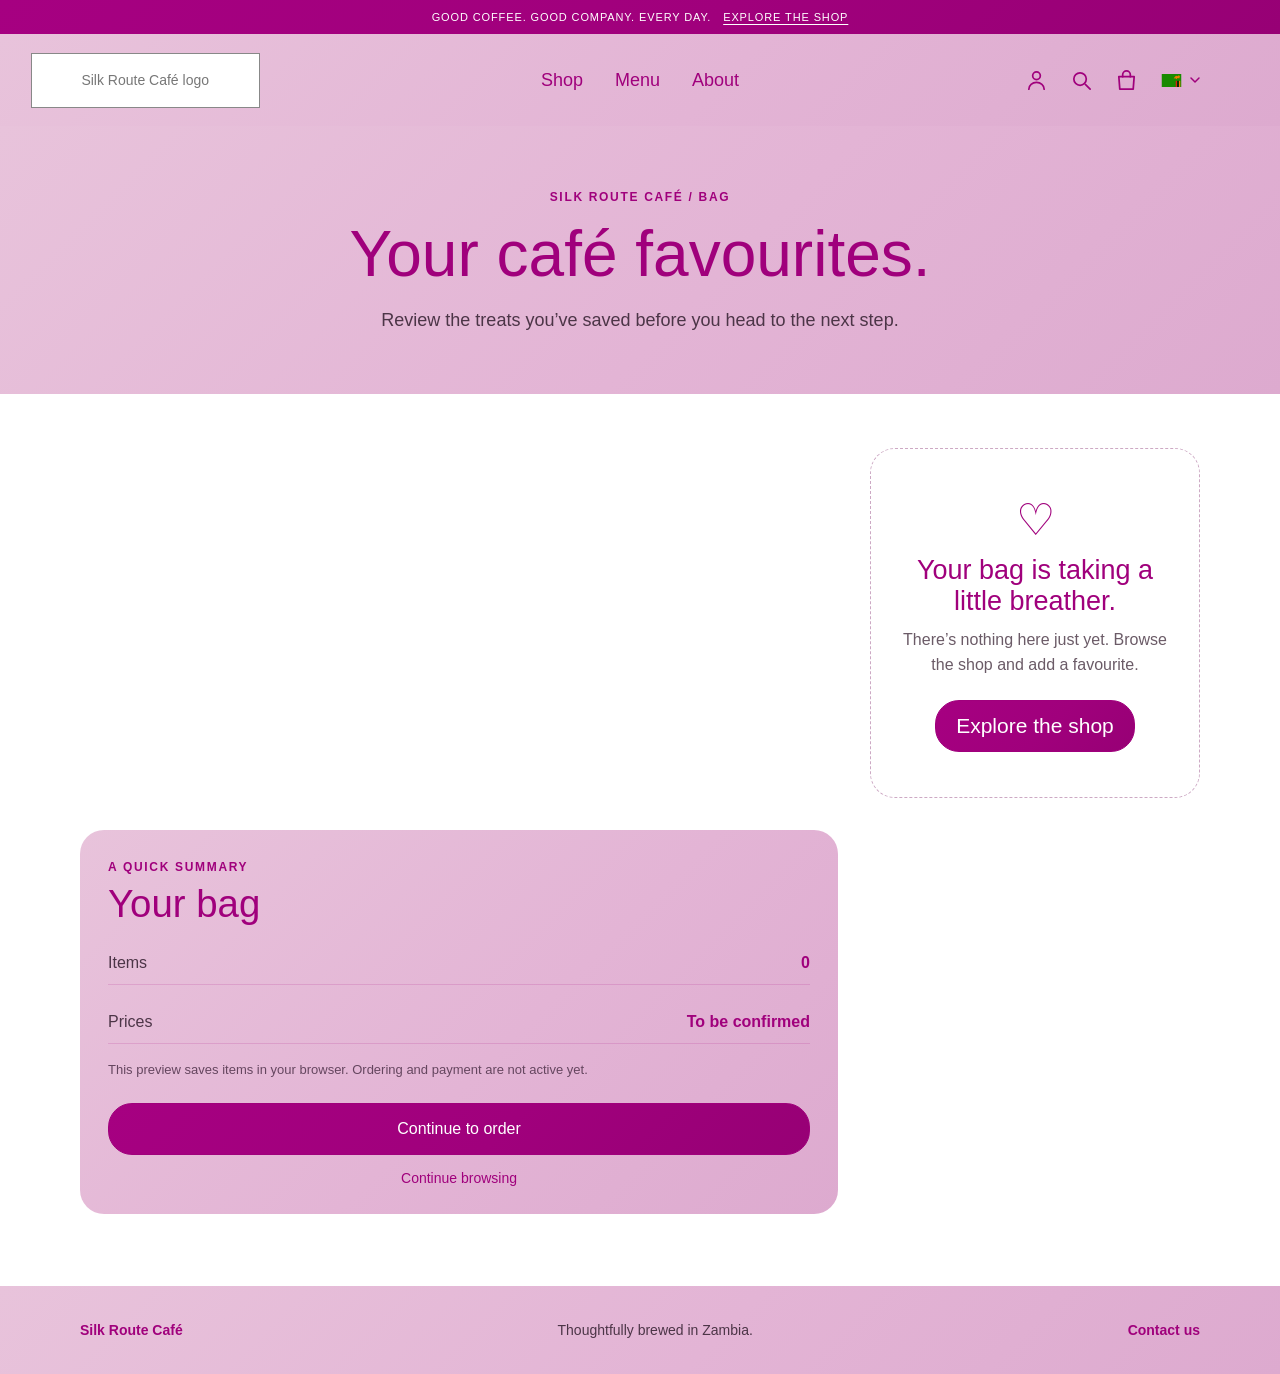
==== bag.html @ 4ea747fb "Add files via upload" ====
<!doctype html>
<html lang="en">
  <head>
    <meta charset="UTF-8" />
    <meta name="viewport" content="width=device-width, initial-scale=1.0" />
    <meta
      name="description"
      content="Review the items in your Silk Route Café bag."
    />
    <title>Your Bag | Silk Route Café</title>
    <link rel="stylesheet" href="styles.css" />
    <script src="script.js" defer></script>
  </head>
  <body>
    <div class="announcement-bar">
      <p>Good coffee. Good company. Every day.</p>
      <a href="shop.html">Explore the shop</a>
    </div>

    <header class="site-header">
      <a class="brand" href="index.html" aria-label="Silk Route Café home">
        Silk Route Café logo
      </a>
      <button
        class="menu-toggle"
        type="button"
        aria-label="Open navigation"
        aria-expanded="false"
        aria-controls="primary-navigation"
      >
        <span></span>
        <span></span>
        <span></span>
      </button>
      <nav class="primary-navigation" id="primary-navigation" aria-label="Main navigation">
        <a href="shop.html">Shop</a>
        <a href="index.html#menu">Menu</a>
        <a href="index.html#about">About</a>
      </nav>
      <div class="header-actions">
        <a class="icon-link" href="account.html" aria-label="Your account">
          <svg class="stroke-icon" viewBox="0 0 24 24" aria-hidden="true">
            <circle cx="12" cy="7" r="4"></circle>
            <path d="M4 21c0-4.1 3.6-7 8-7s8 2.9 8 7"></path>
          </svg>
        </a>
        <a class="icon-link" href="shop.html#products" aria-label="Browse menu">
          <svg class="stroke-icon" viewBox="0 0 24 24" aria-hidden="true">
            <circle cx="10.5" cy="10.5" r="6.5"></circle>
            <path d="m16 16 5 5"></path>
          </svg>
        </a>
        <a class="icon-link bag-link" href="bag.html" aria-label="Shopping bag" aria-current="page">
          <svg class="stroke-icon" viewBox="0 0 24 24" aria-hidden="true">
            <path d="M4 8h16l-1 13H5L4 8Z"></path>
            <path d="M8 8V6a4 4 0 0 1 8 0v2"></path>
          </svg>
          <span class="bag-count" data-bag-count hidden></span>
        </a>
        <span class="region-icon" role="img" aria-label="Zambia">
          <svg class="zambia-flag" viewBox="0 0 60 40" aria-hidden="true">
            <rect width="60" height="40" fill="#198a00"></rect>
            <path d="M39 10 44 5l4 2 5-3 3 3-2 7-5-2-4 4-3-3-5 1 1-3 4-1Z" fill="#ef7d00"></path>
            <rect x="43" y="21" width="4" height="19" fill="#de2010"></rect>
            <rect x="48" y="21" width="4" height="19" fill="#000"></rect>
            <rect x="53" y="21" width="4" height="19" fill="#ef7d00"></rect>
          </svg>
          <svg class="region-chevron" viewBox="0 0 12 12" aria-hidden="true">
            <path d="m2 4 4 4 4-4"></path>
          </svg>
        </span>
      </div>
    </header>

    <main>
      <section class="page-hero" aria-labelledby="bag-heading">
        <div class="page-hero-inner">
          <p class="page-eyebrow">Silk Route Café / Bag</p>
          <h1 id="bag-heading">Your café favourites.</h1>
          <p>Review the treats you’ve saved before you head to the next step.</p>
        </div>
      </section>

      <section class="page-shell bag-section" aria-label="Shopping bag">
        <div class="bag-items" data-bag-items></div>
        <div class="bag-empty" data-bag-empty hidden>
          <span class="empty-bag-mark" aria-hidden="true">♡</span>
          <h2>Your bag is taking a little breather.</h2>
          <p>There’s nothing here just yet. Browse the shop and add a favourite.</p>
          <a class="button button-primary" href="shop.html">Explore the shop</a>
        </div>
        <aside class="bag-summary">
          <p class="page-eyebrow">A quick summary</p>
          <h2>Your bag</h2>
          <p class="bag-total-line">
            <span>Items</span>
            <strong data-bag-total-items>0</strong>
          </p>
          <p class="bag-total-line">
            <span>Prices</span>
            <strong>To be confirmed</strong>
          </p>
          <p class="bag-note">
            This preview saves items in your browser. Ordering and payment are not active yet.
          </p>
          <a class="button button-primary" href="order.html">Continue to order</a>
          <a class="text-link" href="shop.html">Continue browsing</a>
        </aside>
      </section>
    </main>

    <footer class="page-footer">
      <a href="index.html">Silk Route Café</a>
      <span>Thoughtfully brewed in Zambia.</span>
      <a href="index.html#contact">Contact us</a>
    </footer>
  </body>
</html>
---- styles.css ----
:root {
  color-scheme: light;
  font-family: Arial, Helvetica, sans-serif;
  font-synthesis: none;
  text-rendering: optimizeLegibility;
  -webkit-font-smoothing: antialiased;
  -moz-osx-font-smoothing: grayscale;
  --pink: #e3b4d5;
  --magenta: #a0007c;
  --pink-gradient: linear-gradient(135deg, #e8c3db 0%, #e3b4d5 56%, #ddaacf 100%);
  --magenta-gradient: linear-gradient(135deg, #a60081 0%, #a0007c 56%, #970075 100%);
  --font-display: Georgia, "Times New Roman", serif;
  --page-gutter: 3.6%;
}

* {
  box-sizing: border-box;
}

html {
  min-width: 320px;
  scroll-behavior: smooth;
}

body {
  margin: 0;
  min-height: 100vh;
}

.announcement-bar {
  display: flex;
  min-height: 34px;
  align-items: center;
  justify-content: center;
  gap: 12px;
  padding: 6px 16px;
  background: var(--magenta-gradient);
  color: #fff;
  font-size: 11px;
  letter-spacing: 0.08em;
  text-align: center;
  text-transform: uppercase;
}

.announcement-bar p {
  margin: 0;
}

.announcement-bar a {
  color: inherit;
  text-decoration: underline;
  text-underline-offset: 3px;
  white-space: nowrap;
}

main > section[id],
#contact,
#location,
#privacy {
  scroll-margin-top: 92px;
}

.site-header {
  position: sticky;
  top: 0;
  z-index: 1;
  display: grid;
  grid-template-columns: minmax(0, 1fr) auto minmax(0, 1fr);
  align-items: center;
  min-height: 92px;
  padding: 16px 2.4%;
  background: var(--pink-gradient);
}

.brand {
  display: grid;
  width: 229px;
  min-height: 55px;
  justify-self: start;
  place-items: center;
  border: 1px solid #888;
  background: #fff;
  color: #777;
  font-size: 14px;
  text-decoration: none;
}

.primary-navigation {
  display: flex;
  align-items: center;
  gap: clamp(20px, 2.5vw, 36px);
  justify-self: center;
}

.primary-navigation a {
  color: var(--magenta);
  font-size: 18px;
  text-decoration: none;
  white-space: nowrap;
}

.primary-navigation a:hover,
.primary-navigation a:focus-visible {
  text-decoration: underline;
  text-underline-offset: 5px;
}

.header-actions {
  display: flex;
  align-items: center;
  gap: 20px;
  justify-self: end;
  padding-right: 9.5%;
}

.icon-link {
  display: grid;
  width: 25px;
  height: 32px;
  place-items: center;
  color: var(--magenta);
}

.icon-link svg {
  display: block;
  width: 23px;
  height: 23px;
  fill: currentColor;
}

.icon-link svg.stroke-icon {
  fill: none;
  stroke: currentColor;
  stroke-linecap: round;
  stroke-linejoin: round;
  stroke-width: 1.8;
}

.region-icon {
  display: inline-flex;
  align-items: center;
  gap: 5px;
  color: var(--magenta);
}

.region-icon .zambia-flag {
  display: block;
  width: 25px;
  height: 13px;
}

.region-icon .region-chevron {
  width: 12px;
  height: 12px;
  fill: none;
  stroke: currentColor;
  stroke-linecap: round;
  stroke-linejoin: round;
  stroke-width: 1.5;
}

.menu-toggle {
  display: none;
}

.hero {
  position: relative;
  display: grid;
  grid-template-columns: 1fr 1.1fr;
  align-items: center;
  gap: 3%;
  min-height: 562px;
  padding: 31px 2.6%;
  background: var(--magenta-gradient);
}

.hero h1 {
  margin: 0;
  color: #fff;
  font-size: clamp(36px, 4vw, 54px);
  font-weight: 400;
  line-height: 1.32;
}

.hero-image {
  width: 100%;
  aspect-ratio: 1.33;
  border-radius: 32px;
  background: #fff;
}

.scroll-cue {
  position: absolute;
  bottom: 17px;
  left: 25%;
  display: inline-flex;
  align-items: center;
  gap: 8px;
  padding: 7px 14px;
  transform: translateX(-50%);
  border: 1px solid rgb(255 255 255 / 55%);
  border-radius: 20px;
  color: #fff;
  font-size: 12px;
  letter-spacing: 0.04em;
  text-decoration: none;
  text-transform: uppercase;
  white-space: nowrap;
}

.scroll-cue svg {
  width: 15px;
  height: 15px;
  fill: none;
  stroke: currentColor;
  stroke-linecap: round;
  stroke-linejoin: round;
  stroke-width: 1.5;
}

.scroll-cue:hover,
.scroll-cue:focus-visible {
  background: #fff;
  color: var(--magenta);
}

.menu-intro {
  display: grid;
  grid-template-columns: repeat(2, minmax(0, 1fr));
  align-items: center;
  gap: 34px;
  width: min(1120px, calc(100% - 48px));
  margin: 0 auto;
  padding: 68px 0 42px;
  background: #fff;
}

.menu-intro-copy {
  display: flex;
  flex-direction: column;
  justify-content: center;
  min-height: 398px;
  padding: 46px clamp(28px, 5vw, 58px);
  border: 1px solid #eadde7;
  border-radius: 28px;
  background: var(--pink-gradient);
  box-shadow: 0 12px 32px rgb(68 26 57 / 7%);
}

.menu-intro-copy h2 {
  margin: 12px 0 18px;
  color: #381d32;
  font-family: var(--font-display);
  font-size: clamp(42px, 4.2vw, 58px);
  font-weight: 400;
  line-height: 1.08;
}

.menu-intro-copy p {
  width: 100%;
  max-width: 420px;
  margin: 0 0 24px;
  color: #5f4e5a;
  font-size: 17px;
  line-height: 1.7;
}

.menu-intro-copy .page-eyebrow {
  margin: 0;
  color: var(--magenta);
  font-size: 12px;
  font-weight: 700;
  letter-spacing: 0.14em;
  line-height: 1.5;
  text-transform: uppercase;
}

.menu-intro-link {
  align-self: flex-start;
  font-size: 16px;
}

.menu-intro-image {
  display: grid;
  width: 100%;
  min-height: 398px;
  place-items: center;
  overflow: hidden;
  border-radius: 28px;
  background:
    radial-gradient(ellipse at 50% 43%, rgb(255 255 255 / 76%) 0 13%, transparent 13.5%),
    radial-gradient(ellipse at 50% 54%, rgb(255 255 255 / 25%) 0 28%, transparent 28.5%),
    var(--magenta-gradient);
  color: #fff;
  font-size: 13px;
  letter-spacing: 0.04em;
  text-align: center;
}

.menu-products {
  padding: 28px 24px 72px;
  background: #fff;
}

.menu-section-heading {
  width: min(1120px, 100%);
  margin: 0 auto 28px;
}

.menu-section-heading h2 {
  margin: 6px 0 0;
  color: var(--magenta);
  font-family: var(--font-display);
  font-size: clamp(34px, 3.3vw, 46px);
  font-weight: 400;
  line-height: 1.15;
}

.menu-products-grid {
  display: grid;
  grid-template-columns: repeat(3, minmax(0, 1fr));
  gap: 26px;
  width: min(1120px, 100%);
  margin: 0 auto;
}

.menu-product .shop-product-art {
  min-height: 220px;
}

.menu-product .shop-card-copy h3 {
  color: #381d32;
  font-family: var(--font-display);
  font-size: 25px;
  font-weight: 400;
  line-height: 1.2;
}

.menu-product .button {
  font-size: 16px;
}

.menu-browse-link {
  display: block;
  width: fit-content;
  margin: 32px auto 0;
  color: var(--magenta);
  font-size: 15px;
  font-weight: 700;
  text-align: center;
  text-decoration: none;
  text-underline-offset: 4px;
}

.menu-browse-link:hover,
.menu-browse-link:focus-visible {
  text-decoration: underline;
}

.order-section {
  display: grid;
  min-height: 562px;
  padding: 62px 10.1%;
  place-items: center;
  background: #fff;
}

.order-panel {
  position: relative;
  width: 100%;
  min-height: 414px;
  border-radius: 44px;
  background: var(--magenta-gradient);
}

.button {
  display: inline-flex;
  min-width: 153px;
  min-height: 52px;
  align-items: center;
  justify-content: center;
  padding: 10px 20px;
  border: 1px solid #aaa;
  border-radius: 24px;
  font-size: 21px;
  line-height: 1.2;
  text-align: center;
  text-decoration: none;
  white-space: nowrap;
}

.button-light {
  position: absolute;
  right: 38px;
  bottom: 25px;
  border-color: #ddd;
  background: #fff;
  color: var(--magenta);
}

.button:hover,
.button:focus-visible {
  box-shadow: 0 0 0 3px rgb(160 0 124 / 18%);
}

.about-section {
  display: grid;
  grid-template-columns: 1fr 1fr;
  align-items: center;
  gap: 6%;
  min-height: 562px;
  padding: 56px 2.4% 50px;
  background: #fff;
}

.about-image {
  width: 100%;
  aspect-ratio: 1.32;
  border-radius: 42px;
  background: var(--magenta-gradient);
}

.about-copy {
  display: flex;
  flex-direction: column;
  align-items: center;
}

.about-copy p {
  max-width: 620px;
  margin: 0;
  color: var(--magenta);
  font-size: clamp(26px, 2.65vw, 36px);
  line-height: 1.35;
  text-align: center;
}

.about-actions {
  display: flex;
  flex-wrap: wrap;
  justify-content: center;
  gap: 22px;
  margin-top: 66px;
}

.button-outline {
  background: #fff;
  color: var(--magenta);
}

.button-primary {
  min-width: 192px;
  border-color: var(--magenta);
  background: var(--magenta-gradient);
  color: #fff;
}

.news-section {
  padding: 72px 24px 84px;
  background: linear-gradient(180deg, #fff 0%, #fbf5f9 100%);
}

.news-section-header {
  width: min(1120px, 100%);
  margin: 0 auto 30px;
}

.news-section-header h2 {
  margin: 7px 0 10px;
  color: var(--magenta);
  font-family: var(--font-display);
  font-size: clamp(40px, 4vw, 54px);
  font-weight: 400;
  line-height: 1.25;
}

.news-intro {
  max-width: 580px;
  margin: 0;
  color: #6b5b67;
  font-size: 16px;
  line-height: 1.65;
}

.news-cards {
  display: grid;
  grid-template-columns: 1.15fr 0.85fr;
  gap: 26px;
  width: min(1120px, 100%);
  margin: 0 auto;
}

.news-card {
  display: flex;
  min-width: 0;
  flex-direction: column;
  overflow: hidden;
  border: 1px solid #eadde7;
  border-radius: 28px;
  background: #fff;
  box-shadow: 0 12px 32px rgb(68 26 57 / 7%);
}

.news-card-image {
  display: grid;
  width: 100%;
  min-height: 230px;
  aspect-ratio: 1.7;
  place-items: center;
  background:
    radial-gradient(ellipse at 50% 43%, rgb(255 255 255 / 76%) 0 13%, transparent 13.5%),
    radial-gradient(ellipse at 50% 54%, rgb(255 255 255 / 25%) 0 28%, transparent 28.5%),
    var(--pink-gradient);
  color: #805274;
  font-size: 13px;
  letter-spacing: 0.04em;
  text-align: center;
}

.news-card-note .news-card-image {
  background:
    radial-gradient(ellipse at 50% 43%, rgb(255 255 255 / 76%) 0 13%, transparent 13.5%),
    radial-gradient(ellipse at 50% 54%, rgb(255 255 255 / 25%) 0 28%, transparent 28.5%),
    var(--magenta-gradient);
  color: #fff;
}

.news-card-copy {
  display: flex;
  flex: 1;
  flex-direction: column;
  align-items: flex-start;
  padding: 25px 28px 28px;
}

.news-card-label {
  margin: 0;
  color: var(--magenta);
  font-size: 11px;
  font-weight: 700;
  letter-spacing: 0.14em;
  line-height: 1.5;
  text-transform: uppercase;
}

.news-card-copy h3 {
  margin: 8px 0 10px;
  color: #381d32;
  font-family: var(--font-display);
  font-size: clamp(25px, 2.7vw, 34px);
  font-weight: 400;
  line-height: 1.15;
}

.news-card-copy > p:not(.news-card-label) {
  margin: 0 0 20px;
  color: #6b5b67;
  font-size: 15px;
  line-height: 1.6;
}

.news-card-link {
  display: inline-flex;
  align-items: center;
  gap: 8px;
  margin-top: auto;
  color: var(--magenta);
  font-size: 14px;
  font-weight: 700;
  text-decoration: none;
  text-underline-offset: 4px;
}

.news-card-link:hover,
.news-card-link:focus-visible {
  text-decoration: underline;
}

.news-card-link span {
  font-size: 19px;
  line-height: 1;
}

.news-card-copy {
  min-height: 212px;
}

.news-card-note .news-card-copy {
  background: var(--pink-gradient);
}

.footer-navigation {
  display: grid;
  grid-template-columns: repeat(2, minmax(0, 300px));
  gap: clamp(40px, 6vw, 72px);
  min-height: 0;
  padding: 64px max(24px, calc((100% - 1120px) / 2)) 58px;
  background: linear-gradient(180deg, #fff 0%, #fbf5f9 100%);
}

.footer-column {
  display: flex;
  flex-direction: column;
  align-items: flex-start;
  gap: 4px;
}

.footer-column + .footer-column {
  padding-left: 32px;
  border-left: 1px solid rgb(160 0 124 / 16%);
}

.footer-column h2 {
  margin: 0 0 14px;
  color: var(--magenta);
  font-family: var(--font-display);
  font-size: 26px;
  font-weight: 400;
}

.footer-column a {
  color: var(--magenta);
  font-size: 16px;
  line-height: 1.65;
  text-decoration: none;
}

.footer-column a:hover,
.footer-column a:focus-visible,
.footer-legal a:hover,
.footer-legal a:focus-visible {
  text-decoration: underline;
  text-underline-offset: 4px;
}

.location-anchor {
  scroll-margin-top: 24px;
}

.footer-bottom {
  display: flex;
  min-height: 298px;
  align-items: flex-start;
  justify-content: space-between;
  padding: 116px 6.8% 50px 10%;
  background: var(--pink-gradient);
}

.footer-legal {
  display: flex;
  flex-direction: column;
  align-items: flex-start;
  color: #171117;
  font-size: 18px;
  line-height: 1.6;
}

.footer-legal a {
  color: inherit;
  text-decoration: none;
}

.social-icons {
  display: flex;
  align-items: center;
  gap: 22px;
  margin-top: 20px;
}

.social-icon {
  display: grid;
  width: 49px;
  height: 49px;
  place-items: center;
  border-radius: 50%;
  background: #080608;
  color: var(--pink);
  font-size: 39px;
  font-weight: 700;
  line-height: 1;
}

.social-icon svg {
  width: 35px;
  height: 35px;
  fill: none;
  stroke: var(--pink);
  stroke-width: 2;
}

.social-icon .instagram-dot {
  fill: var(--pink);
  stroke: none;
}

.social-icon.facebook {
  align-items: end;
  font-family: Arial, Helvetica, sans-serif;
  font-size: 42px;
  line-height: 0.95;
}

.social-icon.youtube {
  width: 64px;
  border-radius: 16px;
}

.social-icon.youtube svg {
  width: 33px;
  fill: var(--pink);
  stroke: none;
}

.social-icon.tiktok {
  font-size: 0;
}

.social-icon.tiktok svg {
  fill: var(--pink);
  stroke: none;
}

.footer-brand {
  display: grid;
  width: 128px;
  min-height: 107px;
  place-items: center;
  border: 1px solid #aaa;
  background: #fff;
  color: #222;
  font-size: 18px;
  line-height: 1.4;
  text-align: center;
}

@media (max-width: 700px) {
  :root {
    --page-gutter: 16px;
  }

  .site-header {
    min-height: 80px;
    grid-template-columns: 1fr auto;
    padding: 0 var(--page-gutter);
  }

  main > section[id],
  #contact,
  #location,
  #privacy {
    scroll-margin-top: 80px;
  }

  .brand {
    width: 138px;
    min-height: 76px;
    font-size: 12px;
  }

  .menu-toggle {
    display: flex;
    flex-direction: column;
    justify-content: space-between;
    width: 34px;
    height: 27px;
    padding: 0;
    border: 0;
    background: transparent;
    cursor: pointer;
  }

  .menu-toggle span {
    display: block;
    width: 32px;
    height: 4px;
    background: var(--magenta);
    transition: transform 160ms ease, opacity 160ms ease;
  }

  .menu-toggle[aria-expanded="true"] span:first-child {
    transform: translateY(11px) rotate(45deg);
  }

  .menu-toggle[aria-expanded="true"] span:nth-child(2) {
    opacity: 0;
  }

  .menu-toggle[aria-expanded="true"] span:last-child {
    transform: translateY(-12px) rotate(-45deg);
  }

  .primary-navigation {
    position: absolute;
    top: 100%;
    right: 0;
    left: 0;
    display: none;
    flex-direction: column;
    align-items: stretch;
    gap: 0;
    margin: 0;
    justify-self: auto;
    padding: 8px var(--page-gutter) 16px;
    background: var(--pink);
  }

  .primary-navigation.is-open {
    display: flex;
  }

  .primary-navigation a {
    padding: 12px 0;
    font-size: 17px;
  }

  .header-actions {
    display: none;
    position: absolute;
    top: calc(100% + 158px);
    right: 0;
    left: 0;
    justify-content: center;
    gap: 22px;
    padding: 14px var(--page-gutter) 18px;
    background: var(--pink);
  }

  .primary-navigation.is-open ~ .header-actions {
    display: flex;
  }

  .hero {
    grid-template-columns: 1fr;
    align-content: start;
    justify-items: center;
    gap: 0;
    min-height: 706px;
    padding: 130px var(--page-gutter) 64px;
  }

  .scroll-cue {
    left: 50%;
  }

  .hero h1 {
    max-width: 390px;
    margin-bottom: 66px;
    font-size: clamp(29px, 7.5vw, 34px);
    line-height: 1.3;
    text-align: center;
  }

  .desktop-break {
    display: none;
  }

  .hero-image {
    width: min(100%, 334px);
    aspect-ratio: 1.2;
    border-radius: 42px;
  }

  .menu-intro {
    grid-template-columns: 1fr;
    gap: 18px;
    width: calc(100% - 32px);
    padding: 40px 0 28px;
  }

  .menu-intro-copy {
    min-height: 0;
    padding: 32px 24px;
    border-radius: 24px;
  }

  .menu-intro-copy h2 {
    margin: 10px 0 14px;
    font-size: 42px;
  }

  .menu-intro-copy p {
    margin-bottom: 20px;
    font-size: 16px;
  }

  .menu-intro-image {
    min-height: 250px;
    border-radius: 24px;
  }

  .menu-products {
    padding: 20px var(--page-gutter) 50px;
  }

  .menu-section-heading {
    margin-bottom: 20px;
  }

  .menu-products-grid {
    grid-template-columns: repeat(2, minmax(0, 1fr));
    gap: 16px;
  }

  .menu-product .shop-product-art {
    min-height: 125px;
    aspect-ratio: 1.15;
  }

  .menu-product .shop-card-copy {
    padding: 15px 13px 16px;
  }

  .menu-product .shop-card-copy h3 {
    font-size: 20px;
  }

  .menu-product .shop-card-copy > p:not(.product-category) {
    font-size: 13px;
    line-height: 1.45;
  }

  .menu-product .button {
    min-width: 0;
    padding: 9px 10px;
    font-size: 13px;
  }

  .menu-browse-link {
    margin-top: 24px;
  }

  .menu-intro-link {
    min-width: 0;
  }

  .order-section {
    min-height: 0;
    padding: 48px var(--page-gutter);
  }

  .order-panel {
    min-height: 280px;
    border-radius: 34px;
  }

  .button-light {
    right: 18px;
    bottom: 18px;
  }

  .about-section {
    grid-template-columns: 1fr;
    gap: 32px;
    min-height: 0;
    padding: 44px var(--page-gutter) 54px;
  }

  .about-image {
    width: min(100%, 520px);
    justify-self: center;
    border-radius: 34px;
  }

  .about-copy p {
    font-size: clamp(24px, 6vw, 32px);
  }

  .about-actions {
    gap: 12px;
    margin-top: 30px;
  }

  .button {
    min-width: 140px;
    min-height: 48px;
    font-size: 18px;
  }

  .button-primary {
    min-width: 160px;
  }

  .news-section {
    padding: 48px var(--page-gutter) 56px;
  }

  .news-section-header {
    margin-bottom: 22px;
  }

  .news-cards {
    grid-template-columns: 1fr;
    gap: 18px;
    width: min(100%, 480px);
  }

  .news-card {
    border-radius: 24px;
  }

  .news-card-image {
    min-height: 190px;
    aspect-ratio: 1.55;
  }

  .news-card-copy {
    min-height: 0;
    padding: 22px;
  }

  .news-card-copy h3 {
    font-size: 28px;
  }

  .footer-navigation {
    grid-template-columns: repeat(2, minmax(0, 1fr));
    gap: 28px 16px;
    min-height: 0;
    padding: 42px var(--page-gutter);
  }

  .footer-column {
    min-width: 0;
  }

  .footer-column + .footer-column {
    padding-left: 16px;
  }

  .footer-column h2 {
    margin-bottom: 12px;
    font-size: 22px;
  }

  .footer-column a {
    font-size: 15px;
  }

  .footer-bottom {
    min-height: 0;
    gap: 40px;
    padding: 42px var(--page-gutter);
  }

  .footer-legal {
    font-size: 16px;
  }

  .social-icons {
    flex-wrap: wrap;
    gap: 12px;
    margin-top: 16px;
  }

  .social-icon {
    width: 42px;
    height: 42px;
    font-size: 34px;
  }

  .social-icon.youtube {
    width: 54px;
  }

  .footer-brand {
    width: 105px;
    min-height: 94px;
    font-size: 15px;
  }
}

@media (max-width: 420px) {
  .footer-bottom {
    flex-direction: column-reverse;
  }
}

.visually-hidden {
  position: absolute;
  width: 1px;
  height: 1px;
  overflow: hidden;
  clip: rect(0, 0, 0, 0);
  white-space: nowrap;
  clip-path: inset(50%);
}

@media (min-width: 701px) and (max-width: 900px) {
  .site-header {
    grid-template-columns: 1fr auto;
  }

  .menu-toggle {
    display: flex;
    flex-direction: column;
    justify-content: space-between;
    width: 34px;
    height: 27px;
    padding: 0;
    border: 0;
    background: transparent;
    cursor: pointer;
  }

  .menu-toggle span {
    display: block;
    width: 32px;
    height: 4px;
    background: var(--magenta);
    transition: transform 160ms ease, opacity 160ms ease;
  }

  .menu-toggle[aria-expanded="true"] span:first-child {
    transform: translateY(11px) rotate(45deg);
  }

  .menu-toggle[aria-expanded="true"] span:nth-child(2) {
    opacity: 0;
  }

  .menu-toggle[aria-expanded="true"] span:last-child {
    transform: translateY(-12px) rotate(-45deg);
  }

  .primary-navigation {
    position: absolute;
    top: 100%;
    right: 0;
    left: 0;
    display: none;
    flex-direction: column;
    align-items: stretch;
    gap: 0;
    justify-self: auto;
    margin: 0;
    padding: 8px 24px 16px;
    background: var(--pink);
  }

  .primary-navigation.is-open {
    display: flex;
  }

  .primary-navigation a {
    padding: 12px 0;
    font-size: 17px;
  }

  .header-actions {
    display: none;
    position: absolute;
    top: calc(100% + 158px);
    right: 0;
    left: 0;
    justify-content: center;
    gap: 22px;
    padding: 14px 24px 18px;
    background: var(--pink);
  }

  .primary-navigation.is-open ~ .header-actions {
    display: flex;
  }
}

@media (prefers-reduced-motion: reduce) {
  html {
    scroll-behavior: auto;
  }

  *,
  *::before,
  *::after {
    transition-duration: 0.01ms !important;
  }
}

.icon-link {
  position: relative;
}

.bag-count:not([hidden]) {
  position: absolute;
  top: -3px;
  right: -6px;
  display: grid;
  min-width: 17px;
  height: 17px;
  place-items: center;
  padding: 0 4px;
  border-radius: 12px;
  background: var(--magenta);
  color: #fff;
  font-size: 10px;
  line-height: 1;
}

.page-hero {
  padding: 62px 24px 58px;
  background: var(--pink-gradient);
  text-align: center;
}

.page-hero-inner {
  max-width: 800px;
  margin: 0 auto;
}

.page-eyebrow,
.product-category {
  margin: 0;
  color: var(--magenta);
  font-size: 12px;
  font-weight: 700;
  letter-spacing: 0.14em;
  line-height: 1.5;
  text-transform: uppercase;
}

.page-hero h1 {
  margin: 14px 0 16px;
  color: var(--magenta);
  font-size: clamp(38px, 5vw, 64px);
  font-weight: 400;
  line-height: 1.08;
}

.page-hero-inner > p:not(.page-eyebrow):not(.sample-note) {
  max-width: 620px;
  margin: 0 auto;
  color: #4c3547;
  font-size: 18px;
  line-height: 1.7;
}

.sample-note {
  margin: 20px 0 0;
  color: #65465f;
  font-size: 13px;
  font-style: italic;
}

.page-shell {
  width: min(1120px, calc(100% - 48px));
  margin: 0 auto;
  padding: 54px 0 72px;
}

.shop-heading-row {
  display: flex;
  align-items: end;
  justify-content: space-between;
  gap: 24px;
  margin-bottom: 28px;
}

.shop-heading-row h2,
.bag-summary h2 {
  margin: 6px 0 0;
  color: var(--magenta);
  font-size: clamp(30px, 3vw, 42px);
  font-weight: 400;
}

.shop-search {
  display: flex;
  width: min(100%, 300px);
  min-height: 46px;
  align-items: center;
  gap: 10px;
  padding: 0 14px;
  border: 1px solid #d5bdcf;
  border-radius: 24px;
  background: #fff;
}

.shop-search svg {
  width: 20px;
  height: 20px;
  flex: 0 0 auto;
  fill: none;
  stroke: var(--magenta);
  stroke-linecap: round;
  stroke-width: 1.7;
}

.shop-search input {
  width: 100%;
  border: 0;
  outline: 0;
  background: transparent;
  color: #33252f;
  font: inherit;
}

.shop-search:focus-within {
  border-color: var(--magenta);
  box-shadow: 0 0 0 3px rgb(160 0 124 / 12%);
}

.shop-grid {
  display: grid;
  grid-template-columns: repeat(3, minmax(0, 1fr));
  gap: 26px;
}

.shop-card {
  display: flex;
  min-width: 0;
  flex-direction: column;
  overflow: hidden;
  border: 1px solid #eadde7;
  border-radius: 24px;
  background: #fff;
  box-shadow: 0 12px 32px rgb(68 26 57 / 7%);
  transition: transform 180ms ease, box-shadow 180ms ease;
}

.shop-card:hover {
  transform: translateY(-4px);
  box-shadow: 0 18px 38px rgb(68 26 57 / 12%);
}

.shop-product-art {
  display: grid;
  min-height: 220px;
  aspect-ratio: 1.35;
  place-items: center;
  background:
    radial-gradient(ellipse at 50% 43%, rgb(255 255 255 / 75%) 0 13%, transparent 13.5%),
    var(--pink-gradient);
  color: #805274;
  font-size: 13px;
  letter-spacing: 0.04em;
}

.shop-card-copy {
  display: flex;
  flex: 1;
  flex-direction: column;
  align-items: flex-start;
  padding: 21px 22px 23px;
}

.shop-card-copy h3 {
  margin: 7px 0;
  color: #381d32;
  font-size: 22px;
  font-weight: 500;
}

.shop-card-copy > p:not(.product-category) {
  margin: 0 0 20px;
  color: #6b5b67;
  font-size: 15px;
  line-height: 1.55;
}

.shop-card-copy .button {
  width: 100%;
  margin-top: auto;
}

.cart-feedback {
  min-height: 24px;
  margin: -12px 0 12px;
  color: var(--magenta);
  font-size: 14px;
}

.shop-bottom-promo {
  display: flex;
  min-height: 170px;
  align-items: center;
  justify-content: center;
  gap: 28px;
  padding: 32px 24px;
  background: var(--magenta-gradient);
}

.shop-bottom-promo p {
  margin: 0;
  color: #fff;
  font-size: clamp(22px, 3vw, 32px);
}

.shop-bottom-promo .button-light {
  position: static;
  flex: 0 0 auto;
}

.page-footer {
  display: flex;
  min-height: 88px;
  align-items: center;
  justify-content: space-between;
  gap: 20px;
  padding: 22px max(24px, calc((100% - 1120px) / 2));
  background: var(--pink-gradient);
  color: #4c3547;
  font-size: 14px;
}

.page-footer a {
  color: var(--magenta);
  font-weight: 700;
  text-decoration: none;
}

.page-footer a:hover,
.page-footer a:focus-visible,
.text-link:hover,
.text-link:focus-visible {
  text-decoration: underline;
  text-underline-offset: 4px;
}

.order-preview {
  display: grid;
  grid-template-columns: minmax(0, 1fr) minmax(0, 0.9fr);
  align-items: center;
  gap: 42px;
}

.preview-card,
.account-card {
  padding: clamp(28px, 5vw, 58px);
  border: 1px solid #eadde7;
  border-radius: 30px;
  background: #fff;
  box-shadow: 0 16px 42px rgb(68 26 57 / 8%);
}

.preview-card h2,
.account-card h2 {
  margin: 10px 0 14px;
  color: var(--magenta);
  font-size: clamp(30px, 3vw, 42px);
  font-weight: 400;
  line-height: 1.15;
}

.preview-card > p:not(.page-eyebrow),
.account-card > p:not(.page-eyebrow) {
  color: #5f4e5a;
  font-size: 16px;
  line-height: 1.7;
}

.page-actions {
  display: flex;
  flex-wrap: wrap;
  gap: 12px;
  margin-top: 26px;
}

.page-actions .button {
  font-size: 16px;
}

.order-steps {
  display: grid;
  gap: 16px;
}

.order-steps article,
.account-benefits article {
  padding: 23px 25px;
  border: 1px solid #eadde7;
  border-radius: 20px;
  background: linear-gradient(135deg, #fff 0%, #fbf5f9 100%);
}

.order-steps article > span {
  color: var(--magenta);
  font-size: 13px;
  font-weight: 700;
  letter-spacing: 0.12em;
}

.order-steps h3,
.account-benefits h3 {
  margin: 8px 0 5px;
  color: #381d32;
  font-size: 18px;
}

.order-steps p,
.account-benefits p {
  margin: 0;
  color: #6b5b67;
  font-size: 14px;
  line-height: 1.5;
}

.account-section {
  display: grid;
  grid-template-columns: minmax(0, 1fr) minmax(0, 0.9fr);
  align-items: center;
  gap: 42px;
}

.account-mark {
  display: grid;
  width: 54px;
  height: 54px;
  place-items: center;
  margin-bottom: 24px;
  border-radius: 50%;
  background: var(--pink-gradient);
  color: var(--magenta);
}

.account-mark svg {
  width: 28px;
  height: 28px;
  fill: none;
  stroke: currentColor;
  stroke-linecap: round;
  stroke-width: 1.7;
}

.account-card .button {
  margin-top: 12px;
  font-size: 16px;
}

.account-benefits {
  display: grid;
  gap: 14px;
}

.bag-section {
  display: grid;
  grid-template-columns: minmax(0, 1fr) 330px;
  align-items: start;
  gap: 32px;
}

.bag-items {
  display: grid;
  gap: 14px;
}

.bag-line {
  display: grid;
  grid-template-columns: minmax(0, 1fr) auto;
  align-items: center;
  gap: 20px;
  padding: 23px 25px;
  border: 1px solid #eadde7;
  border-radius: 20px;
  background: #fff;
}

.bag-line h3 {
  margin: 0 0 5px;
  color: #381d32;
  font-size: 19px;
}

.bag-line p {
  margin: 0;
  color: #6b5b67;
  font-size: 14px;
}

.bag-line-controls {
  display: flex;
  align-items: center;
  gap: 10px;
}

.quantity-button,
.remove-item {
  min-width: 34px;
  min-height: 34px;
  border: 1px solid #d8c0d2;
  border-radius: 50%;
  background: #fff;
  color: var(--magenta);
  cursor: pointer;
  font: inherit;
}

.quantity-button:hover,
.remove-item:hover {
  background: #f7ebf3;
}

.remove-item {
  width: auto;
  padding: 0 12px;
  border-radius: 18px;
  font-size: 13px;
}

.bag-empty {
  padding: 45px 28px;
  border: 1px dashed #cda9c4;
  border-radius: 25px;
  background: #fff;
  text-align: center;
}

.bag-empty[hidden] {
  display: none;
}

.empty-bag-mark {
  color: var(--magenta);
  font-size: 44px;
}

.bag-empty h2 {
  margin: 10px 0;
  color: var(--magenta);
  font-size: 27px;
  font-weight: 400;
}

.bag-empty p {
  margin: 0 auto 22px;
  color: #6b5b67;
  line-height: 1.6;
}

.bag-summary {
  padding: 28px;
  border-radius: 24px;
  background: var(--pink-gradient);
}

.bag-total-line {
  display: flex;
  justify-content: space-between;
  gap: 16px;
  padding: 12px 0;
  border-bottom: 1px solid rgb(160 0 124 / 15%);
  color: #4c3547;
}

.bag-total-line strong {
  color: var(--magenta);
  text-align: right;
}

.bag-note {
  color: #65465f;
  font-size: 13px;
  line-height: 1.55;
}

.bag-summary .button {
  width: 100%;
  margin: 10px 0 15px;
  font-size: 16px;
}

.text-link {
  display: block;
  color: var(--magenta);
  font-size: 14px;
  text-align: center;
  text-decoration: none;
}

.bag-summary .bag-empty[hidden] {
  display: none;
}

[data-product-card][hidden] {
  display: none;
}

@media (max-width: 700px) {
  .page-hero {
    padding: 46px 20px 42px;
  }

  .page-hero-inner > p:not(.page-eyebrow):not(.sample-note) {
    font-size: 16px;
  }

  .page-shell {
    width: calc(100% - 32px);
    padding: 38px 0 50px;
  }

  .shop-heading-row {
    align-items: stretch;
    flex-direction: column;
    gap: 18px;
  }

  .shop-search {
    width: 100%;
  }

  .shop-grid {
    grid-template-columns: 1fr;
    gap: 18px;
  }

  .shop-product-art {
    min-height: 190px;
  }

  .shop-bottom-promo {
    flex-direction: column;
    gap: 18px;
    text-align: center;
  }

  .page-footer {
    flex-wrap: wrap;
    justify-content: center;
    gap: 12px 24px;
    padding: 24px 16px;
    text-align: center;
  }

  .order-preview,
  .account-section,
  .bag-section {
    grid-template-columns: 1fr;
    gap: 22px;
  }

  .preview-card,
  .account-card {
    padding: 28px 22px;
  }

  .bag-summary {
    order: -1;
  }

  .bag-line {
    grid-template-columns: 1fr;
    gap: 14px;
    padding: 20px;
  }

  .bag-line-controls {
    justify-content: flex-start;
    flex-wrap: wrap;
  }
}
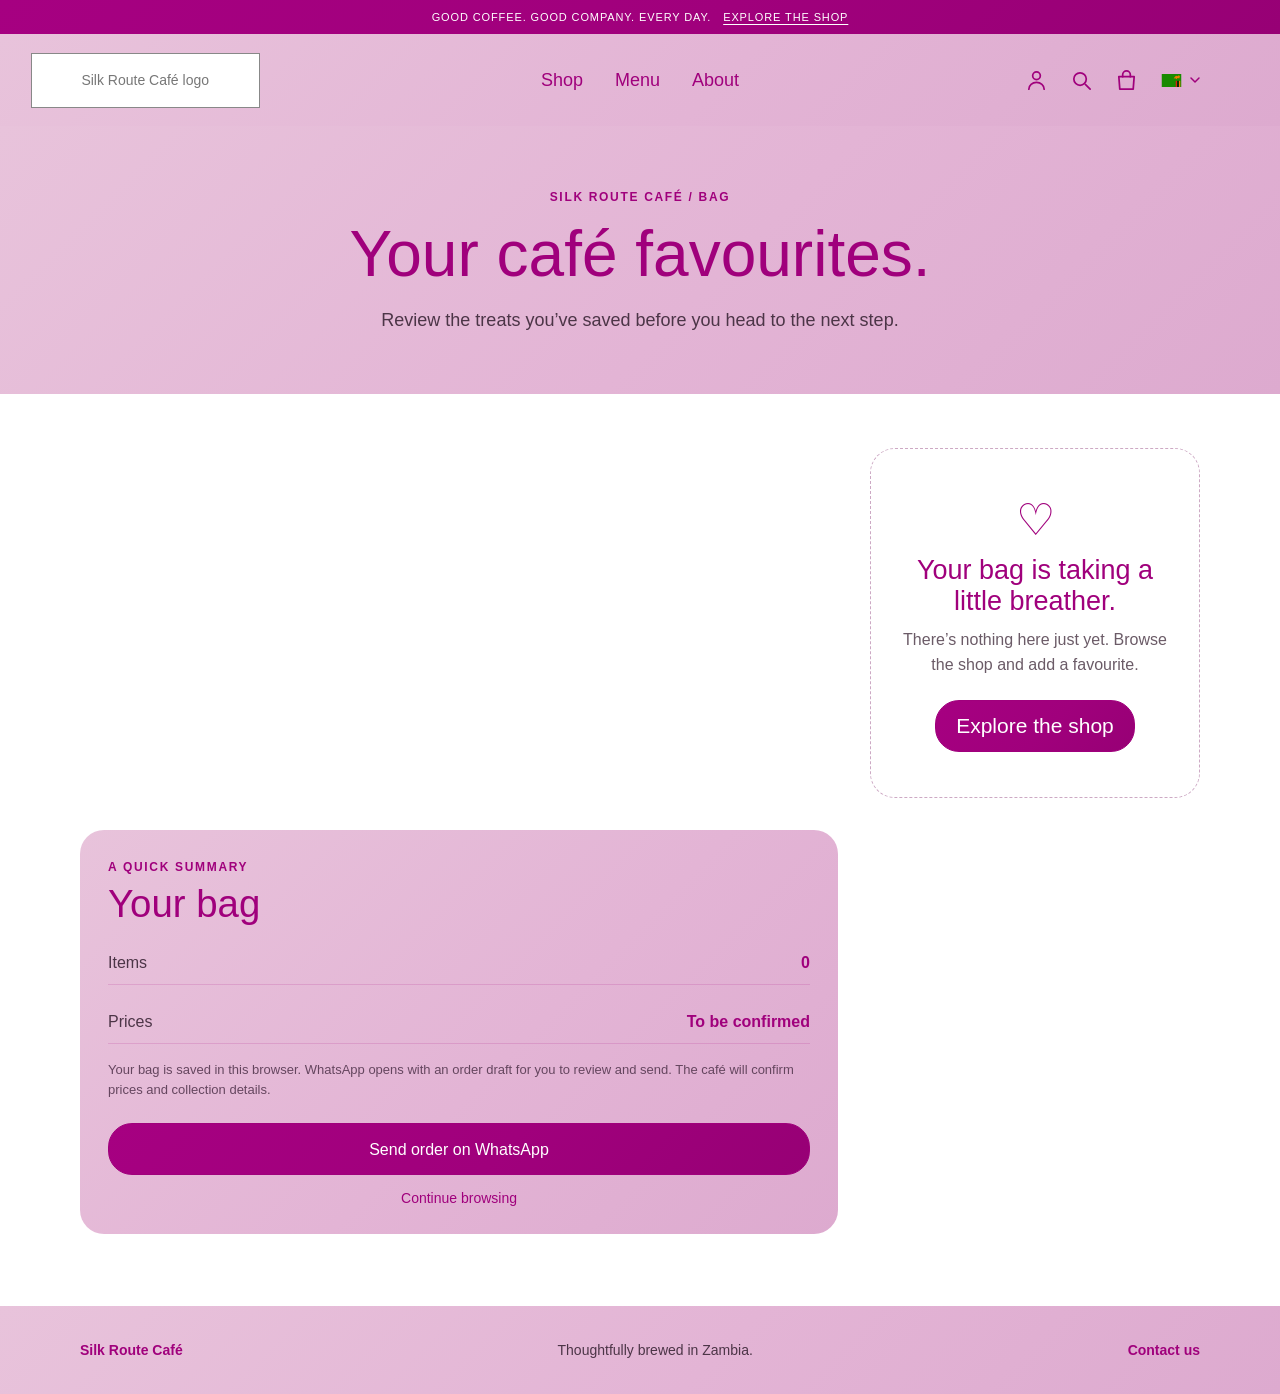
==== commit fee8186f: "Add files via upload" ====
--- a/bag.html
+++ b/bag.html
@@ -101,9 +101,15 @@
             <strong>To be confirmed</strong>
           </p>
           <p class="bag-note">
-            This preview saves items in your browser. Ordering and payment are not active yet.
+            Your bag is saved in this browser. WhatsApp opens with an order draft for you to review and send. The café will confirm prices and collection details.
           </p>
-          <a class="button button-primary" href="order.html">Continue to order</a>
+          <a
+            class="button button-primary"
+            data-whatsapp-order
+            target="_blank"
+            rel="noopener noreferrer"
+            hidden
+          >Send order on WhatsApp</a>
           <a class="text-link" href="shop.html">Continue browsing</a>
         </aside>
       </section>
--- a/styles.css
+++ b/styles.css
@@ -9,12 +9,18 @@
   --magenta: #a0007c;
   --pink-gradient: linear-gradient(135deg, #e8c3db 0%, #e3b4d5 56%, #ddaacf 100%);
   --magenta-gradient: linear-gradient(135deg, #a60081 0%, #a0007c 56%, #970075 100%);
-  --font-display: Georgia, "Times New Roman", serif;
+  --font-display: "Trebuchet MS", Arial, sans-serif;
   --page-gutter: 3.6%;
 }
 
 * {
   box-sizing: border-box;
+}
+
+h1,
+h2,
+h3 {
+  font-family: var(--font-display);
 }
 
 html {
@@ -174,19 +180,56 @@
   background: var(--magenta-gradient);
 }
 
+.hero-copy {
+  max-width: 560px;
+  animation: hero-rise 700ms ease-out both;
+}
+
+.hero-eyebrow {
+  margin: 0 0 14px;
+  color: rgb(255 255 255 / 82%);
+  font-size: 12px;
+  font-weight: 700;
+  letter-spacing: 0.16em;
+  text-transform: uppercase;
+}
+
 .hero h1 {
-  margin: 0;
+  margin: 0 0 14px;
   color: #fff;
   font-size: clamp(36px, 4vw, 54px);
   font-weight: 400;
   line-height: 1.32;
 }
 
+.hero-description {
+  max-width: 470px;
+  margin: 0;
+  color: rgb(255 255 255 / 88%);
+  font-size: 18px;
+  line-height: 1.6;
+}
+
 .hero-image {
+  display: grid;
   width: 100%;
   aspect-ratio: 1.33;
   border-radius: 32px;
-  background: #fff;
+  place-items: center;
+  animation: hero-rise 800ms 120ms ease-out both;
+  background: url("assets/cafe-coffee.jpg") center / cover no-repeat;
+}
+
+@keyframes hero-rise {
+  from {
+    opacity: 0;
+    transform: translateY(14px);
+  }
+
+  to {
+    opacity: 1;
+    transform: translateY(0);
+  }
 }
 
 .scroll-cue {
@@ -287,14 +330,7 @@
   place-items: center;
   overflow: hidden;
   border-radius: 28px;
-  background:
-    radial-gradient(ellipse at 50% 43%, rgb(255 255 255 / 76%) 0 13%, transparent 13.5%),
-    radial-gradient(ellipse at 50% 54%, rgb(255 255 255 / 25%) 0 28%, transparent 28.5%),
-    var(--magenta-gradient);
-  color: #fff;
-  font-size: 13px;
-  letter-spacing: 0.04em;
-  text-align: center;
+  background: url("assets/silk-route-latte.jpg") center / cover no-repeat;
 }
 
 .menu-products {
@@ -314,6 +350,11 @@
   font-size: clamp(34px, 3.3vw, 46px);
   font-weight: 400;
   line-height: 1.15;
+}
+
+.menu-cart-feedback {
+  width: min(1120px, 100%);
+  margin: -16px auto 16px;
 }
 
 .menu-products-grid {
@@ -359,18 +400,67 @@
 
 .order-section {
   display: grid;
-  min-height: 562px;
-  padding: 62px 10.1%;
+  min-height: 0;
+  padding: 72px 24px;
   place-items: center;
   background: #fff;
 }
 
 .order-panel {
-  position: relative;
-  width: 100%;
-  min-height: 414px;
-  border-radius: 44px;
+  display: grid;
+  grid-template-columns: 170px minmax(0, 1fr) auto;
+  align-items: center;
+  gap: clamp(24px, 4vw, 48px);
+  width: min(1120px, 100%);
+  min-height: 340px;
+  padding: clamp(30px, 5vw, 58px);
+  border-radius: 36px;
   background: var(--magenta-gradient);
+  color: #fff;
+}
+
+.order-panel-mark {
+  display: grid;
+  width: 150px;
+  height: 150px;
+  place-items: center;
+  border: 1px solid rgb(255 255 255 / 44%);
+  border-radius: 50%;
+  background: rgb(255 255 255 / 10%);
+  color: #fff;
+}
+
+.order-panel-mark svg {
+  width: 76px;
+  height: 76px;
+  fill: none;
+  stroke: currentColor;
+  stroke-linecap: round;
+  stroke-linejoin: round;
+  stroke-width: 1.5;
+}
+
+.order-panel-copy .page-eyebrow {
+  margin: 0 0 10px;
+  color: rgb(255 255 255 / 78%);
+}
+
+.order-panel-copy h2 {
+  max-width: 500px;
+  margin: 0 0 12px;
+  color: #fff;
+  font-family: var(--font-display);
+  font-size: clamp(34px, 3.6vw, 48px);
+  font-weight: 400;
+  line-height: 1.12;
+}
+
+.order-panel-copy > p:not(.page-eyebrow) {
+  max-width: 500px;
+  margin: 0;
+  color: rgb(255 255 255 / 88%);
+  font-size: 16px;
+  line-height: 1.6;
 }
 
 .button {
@@ -398,6 +488,23 @@
   color: var(--magenta);
 }
 
+.hero .button-light,
+.order-panel .button-light {
+  position: static;
+  right: auto;
+  bottom: auto;
+}
+
+.hero .button-light {
+  display: inline-flex;
+  margin-top: 23px;
+}
+
+.order-panel .button-light {
+  flex: 0 0 auto;
+  font-size: 16px;
+}
+
 .button:hover,
 .button:focus-visible {
   box-shadow: 0 0 0 3px rgb(160 0 124 / 18%);
@@ -417,30 +524,50 @@
   width: 100%;
   aspect-ratio: 1.32;
   border-radius: 42px;
-  background: var(--magenta-gradient);
+  background: url("assets/our%20story.jpg") center / cover no-repeat;
 }
 
 .about-copy {
   display: flex;
   flex-direction: column;
-  align-items: center;
+  align-items: flex-start;
+}
+
+.about-copy .page-eyebrow {
+  margin: 0 0 12px;
+  color: var(--magenta);
+  font-size: 12px;
+  font-weight: 700;
+  letter-spacing: 0.14em;
+  line-height: 1.5;
+  text-transform: uppercase;
+}
+
+.about-copy h2 {
+  max-width: 620px;
+  margin: 0 0 16px;
+  color: #381d32;
+  font-family: var(--font-display);
+  font-size: clamp(34px, 3.5vw, 48px);
+  font-weight: 400;
+  line-height: 1.15;
 }
 
 .about-copy p {
   max-width: 620px;
   margin: 0;
   color: var(--magenta);
-  font-size: clamp(26px, 2.65vw, 36px);
-  line-height: 1.35;
-  text-align: center;
+  font-size: clamp(18px, 1.6vw, 21px);
+  line-height: 1.65;
+  text-align: left;
 }
 
 .about-actions {
   display: flex;
   flex-wrap: wrap;
-  justify-content: center;
+  justify-content: flex-start;
   gap: 22px;
-  margin-top: 66px;
+  margin-top: 32px;
 }
 
 .button-outline {
@@ -502,27 +629,14 @@
 }
 
 .news-card-image {
-  display: grid;
   width: 100%;
   min-height: 230px;
   aspect-ratio: 1.7;
-  place-items: center;
-  background:
-    radial-gradient(ellipse at 50% 43%, rgb(255 255 255 / 76%) 0 13%, transparent 13.5%),
-    radial-gradient(ellipse at 50% 54%, rgb(255 255 255 / 25%) 0 28%, transparent 28.5%),
-    var(--pink-gradient);
-  color: #805274;
-  font-size: 13px;
-  letter-spacing: 0.04em;
-  text-align: center;
+  background: url("assets/a%20little%20something%20new.jpg") center / cover no-repeat;
 }
 
 .news-card-note .news-card-image {
-  background:
-    radial-gradient(ellipse at 50% 43%, rgb(255 255 255 / 76%) 0 13%, transparent 13.5%),
-    radial-gradient(ellipse at 50% 54%, rgb(255 255 255 / 25%) 0 28%, transparent 28.5%),
-    var(--magenta-gradient);
-  color: #fff;
+  background: url("assets/Let%20Good.jpg") center / cover no-repeat;
 }
 
 .news-card-copy {
@@ -591,8 +705,8 @@
 
 .footer-navigation {
   display: grid;
-  grid-template-columns: repeat(2, minmax(0, 300px));
-  gap: clamp(40px, 6vw, 72px);
+  grid-template-columns: minmax(180px, 300px) minmax(180px, 300px) minmax(300px, 1fr);
+  gap: clamp(24px, 4vw, 56px);
   min-height: 0;
   padding: 64px max(24px, calc((100% - 1120px) / 2)) 58px;
   background: linear-gradient(180deg, #fff 0%, #fbf5f9 100%);
@@ -635,6 +749,31 @@
 
 .location-anchor {
   scroll-margin-top: 24px;
+}
+
+.footer-location {
+  min-width: 0;
+}
+
+.location-map {
+  width: 100%;
+  height: 210px;
+  overflow: hidden;
+  border: 1px solid rgb(160 0 124 / 18%);
+  border-radius: 10px;
+  background: #f3edf1;
+}
+
+.location-map iframe {
+  display: block;
+  width: 100%;
+  height: 100%;
+  border: 0;
+}
+
+.location-directions {
+  margin-top: 10px;
+  font-weight: 700;
 }
 
 .footer-bottom {
@@ -835,19 +974,39 @@
     justify-items: center;
     gap: 0;
     min-height: 706px;
-    padding: 130px var(--page-gutter) 64px;
+    padding: 78px var(--page-gutter) 64px;
   }
 
   .scroll-cue {
     left: 50%;
   }
 
+  .hero-copy {
+    max-width: 390px;
+    text-align: center;
+  }
+
+  .hero-eyebrow {
+    margin-bottom: 12px;
+    font-size: 10px;
+  }
+
   .hero h1 {
     max-width: 390px;
-    margin-bottom: 66px;
+    margin: 0 auto 14px;
     font-size: clamp(29px, 7.5vw, 34px);
     line-height: 1.3;
     text-align: center;
+  }
+
+  .hero-description {
+    max-width: 340px;
+    margin: 0 auto;
+    font-size: 15px;
+  }
+
+  .hero .button-light {
+    margin: 18px 0 28px;
   }
 
   .desktop-break {
@@ -939,8 +1098,30 @@
   }
 
   .order-panel {
-    min-height: 280px;
-    border-radius: 34px;
+    grid-template-columns: 1fr;
+    justify-items: start;
+    gap: 20px;
+    min-height: 0;
+    padding: 28px 24px;
+    border-radius: 30px;
+  }
+
+  .order-panel-mark {
+    width: 88px;
+    height: 88px;
+  }
+
+  .order-panel-mark svg {
+    width: 48px;
+    height: 48px;
+  }
+
+  .order-panel-copy h2 {
+    font-size: 34px;
+  }
+
+  .order-panel .button-light {
+    justify-self: start;
   }
 
   .button-light {
@@ -962,7 +1143,7 @@
   }
 
   .about-copy p {
-    font-size: clamp(24px, 6vw, 32px);
+    font-size: 17px;
   }
 
   .about-actions {
@@ -1034,6 +1215,18 @@
 
   .footer-column a {
     font-size: 15px;
+  }
+
+  .footer-location {
+    grid-column: 1 / -1;
+    padding-top: 24px;
+    padding-left: 0;
+    border-top: 1px solid rgb(160 0 124 / 16%);
+    border-left: 0;
+  }
+
+  .location-map {
+    max-width: 480px;
   }
 
   .footer-bottom {
@@ -1163,18 +1356,6 @@
   }
 }
 
-@media (prefers-reduced-motion: reduce) {
-  html {
-    scroll-behavior: auto;
-  }
-
-  *,
-  *::before,
-  *::after {
-    transition-duration: 0.01ms !important;
-  }
-}
-
 .icon-link {
   position: relative;
 }
@@ -1262,6 +1443,69 @@
   font-weight: 400;
 }
 
+.shop-catalogue {
+  display: grid;
+  grid-template-columns: 190px minmax(0, 1fr);
+  align-items: start;
+  gap: 34px;
+}
+
+.shop-categories {
+  position: sticky;
+  top: 112px;
+  display: flex;
+  flex-direction: column;
+  gap: 3px;
+  padding-right: 18px;
+  border-right: 1px solid #eadde7;
+}
+
+.shop-category-label {
+  margin: 0 0 7px;
+  color: var(--magenta);
+  font-size: 11px;
+  font-weight: 700;
+  letter-spacing: 0.14em;
+  text-transform: uppercase;
+}
+
+.shop-category-group {
+  margin: 12px 0 2px;
+  color: #381d32;
+  font-family: var(--font-display);
+  font-size: 18px;
+}
+
+.shop-category-button {
+  width: 100%;
+  min-height: 40px;
+  padding: 9px 12px;
+  border: 0;
+  border-radius: 10px;
+  background: transparent;
+  color: #5f4e5a;
+  cursor: pointer;
+  font: inherit;
+  font-size: 15px;
+  text-align: left;
+  transition: background-color 160ms ease, color 160ms ease;
+}
+
+.shop-category-button:hover,
+.shop-category-button:focus-visible,
+.shop-category-button[aria-pressed="true"] {
+  background: var(--pink-gradient);
+  color: var(--magenta);
+}
+
+.shop-category-button[aria-pressed="true"] {
+  font-weight: 700;
+}
+
+.shop-results {
+  min-width: 0;
+}
+
 .shop-search {
   display: flex;
   width: min(100%, 300px);
@@ -1304,6 +1548,18 @@
   gap: 26px;
 }
 
+@media (min-width: 701px) and (max-width: 900px) {
+  .shop-catalogue {
+    grid-template-columns: 155px minmax(0, 1fr);
+    gap: 22px;
+  }
+
+  .shop-grid {
+    grid-template-columns: repeat(2, minmax(0, 1fr));
+    gap: 18px;
+  }
+}
+
 .shop-card {
   display: flex;
   min-width: 0;
@@ -1326,12 +1582,43 @@
   min-height: 220px;
   aspect-ratio: 1.35;
   place-items: center;
+  transition: transform 280ms ease;
   background:
     radial-gradient(ellipse at 50% 43%, rgb(255 255 255 / 75%) 0 13%, transparent 13.5%),
     var(--pink-gradient);
   color: #805274;
   font-size: 13px;
   letter-spacing: 0.04em;
+}
+
+.product-photo-house-coffee {
+  background: url("assets/House%20Coffee.webp") center / cover no-repeat;
+}
+
+.product-photo-silk-route-latte {
+  background: url("assets/Silk%20Route%20Latte.webp") center / cover no-repeat;
+}
+
+.product-photo-spiced-chai {
+  background: url("assets/Spiced%20Chai.webp") center / cover no-repeat;
+}
+
+.product-photo-iced-coffee {
+  background: url("assets/Iced%20Coffe.jpg") center / cover no-repeat;
+}
+
+.product-photo-cappuccino {
+  background: url("assets/Cappuccino.jpg") center / cover no-repeat;
+}
+
+.product-photo-fresh-bakes {
+  background: url("assets/fresh%20bakes.jpg") center / cover no-repeat;
+}
+
+@media (hover: hover) {
+  .shop-card:hover .shop-product-art {
+    transform: scale(1.035);
+  }
 }
 
 .shop-card-copy {
@@ -1697,6 +1984,38 @@
     width: 100%;
   }
 
+  .shop-catalogue {
+    grid-template-columns: 1fr;
+    gap: 20px;
+  }
+
+  .shop-categories {
+    position: static;
+    flex-direction: row;
+    align-items: center;
+    gap: 8px;
+    overflow-x: auto;
+    padding: 0 0 8px;
+    border-right: 0;
+    border-bottom: 1px solid #eadde7;
+  }
+
+  .shop-category-label,
+  .shop-category-group {
+    display: none;
+  }
+
+  .shop-category-button {
+    width: auto;
+    min-height: 38px;
+    flex: 0 0 auto;
+    padding: 8px 14px;
+    border: 1px solid #eadde7;
+    border-radius: 22px;
+    font-size: 14px;
+    white-space: nowrap;
+  }
+
   .shop-grid {
     grid-template-columns: 1fr;
     gap: 18px;
@@ -1747,3 +2066,22 @@
     flex-wrap: wrap;
   }
 }
+
+@media (prefers-reduced-motion: reduce) {
+  html {
+    scroll-behavior: auto;
+  }
+
+  *,
+  *::before,
+  *::after {
+    animation-duration: 0.01ms !important;
+    animation-iteration-count: 1 !important;
+    transition-duration: 0.01ms !important;
+  }
+
+  .shop-card:hover,
+  .shop-card:hover .shop-product-art {
+    transform: none;
+  }
+}
